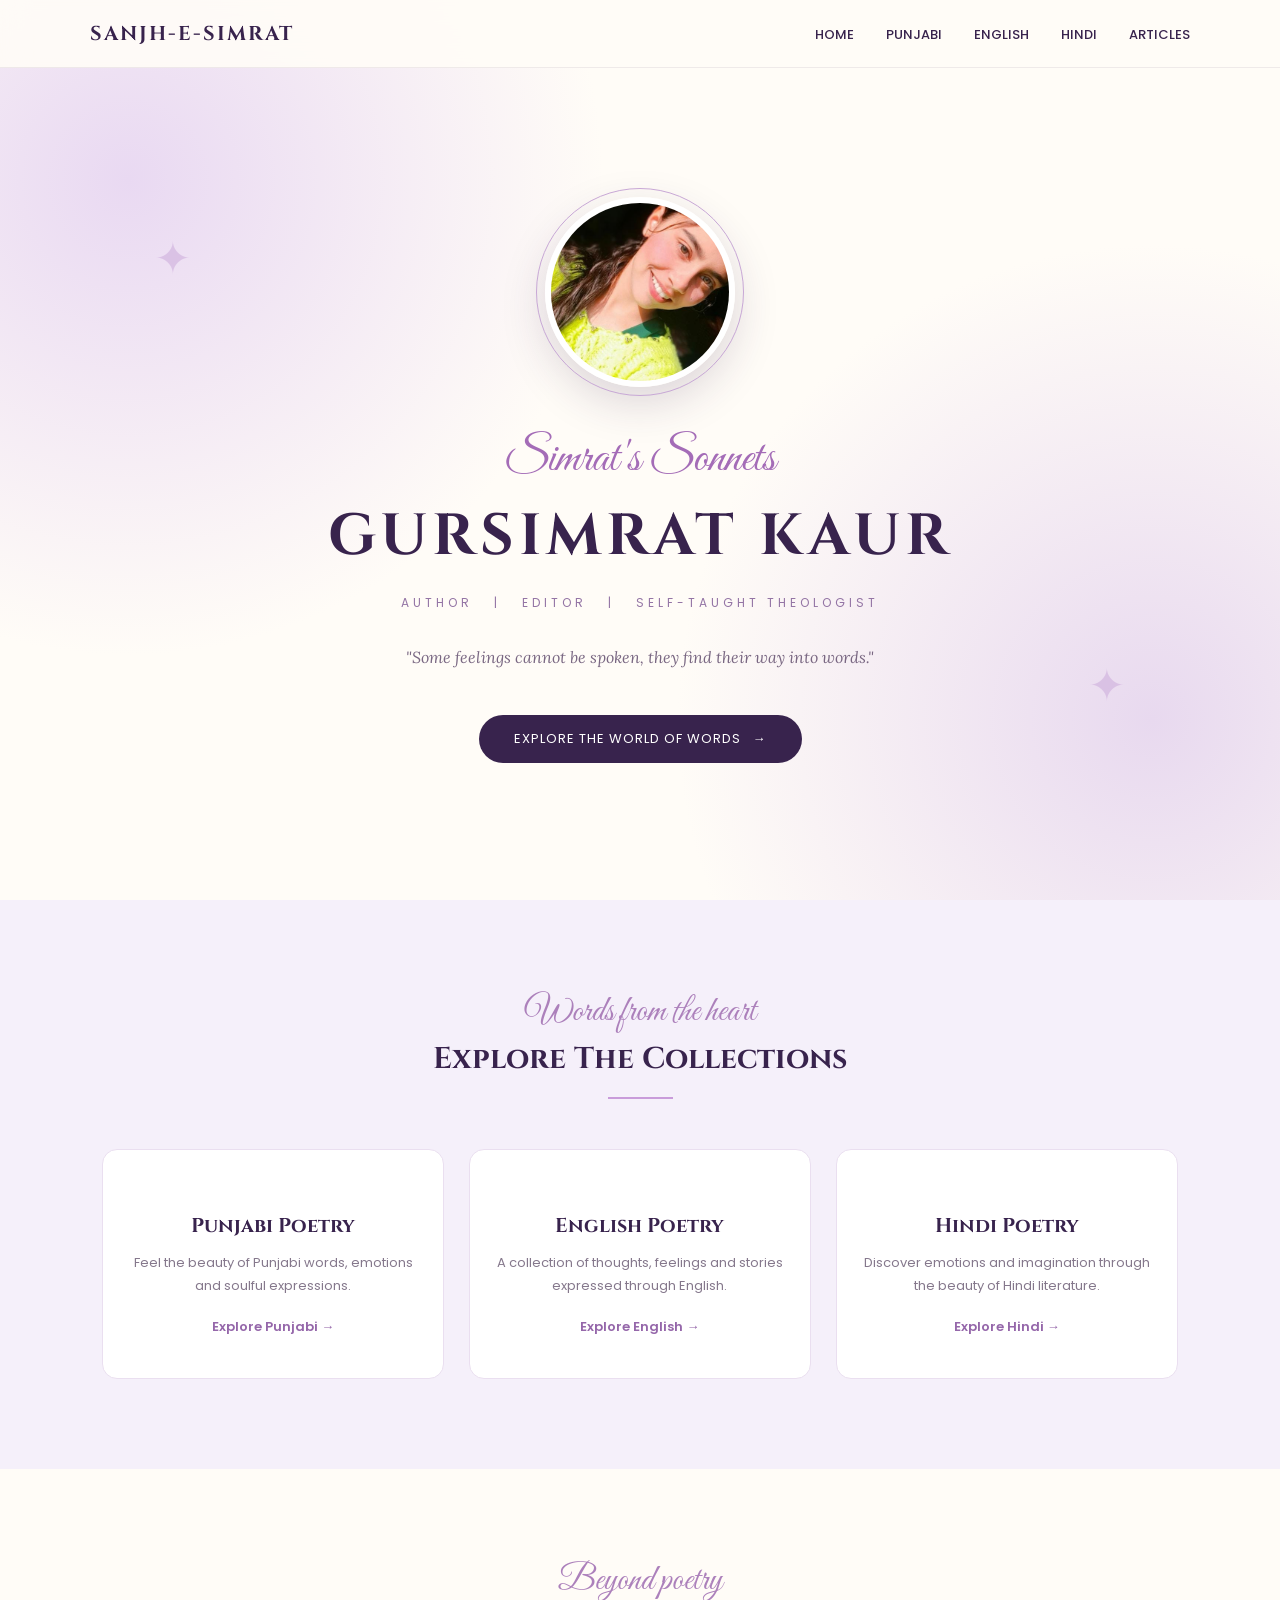
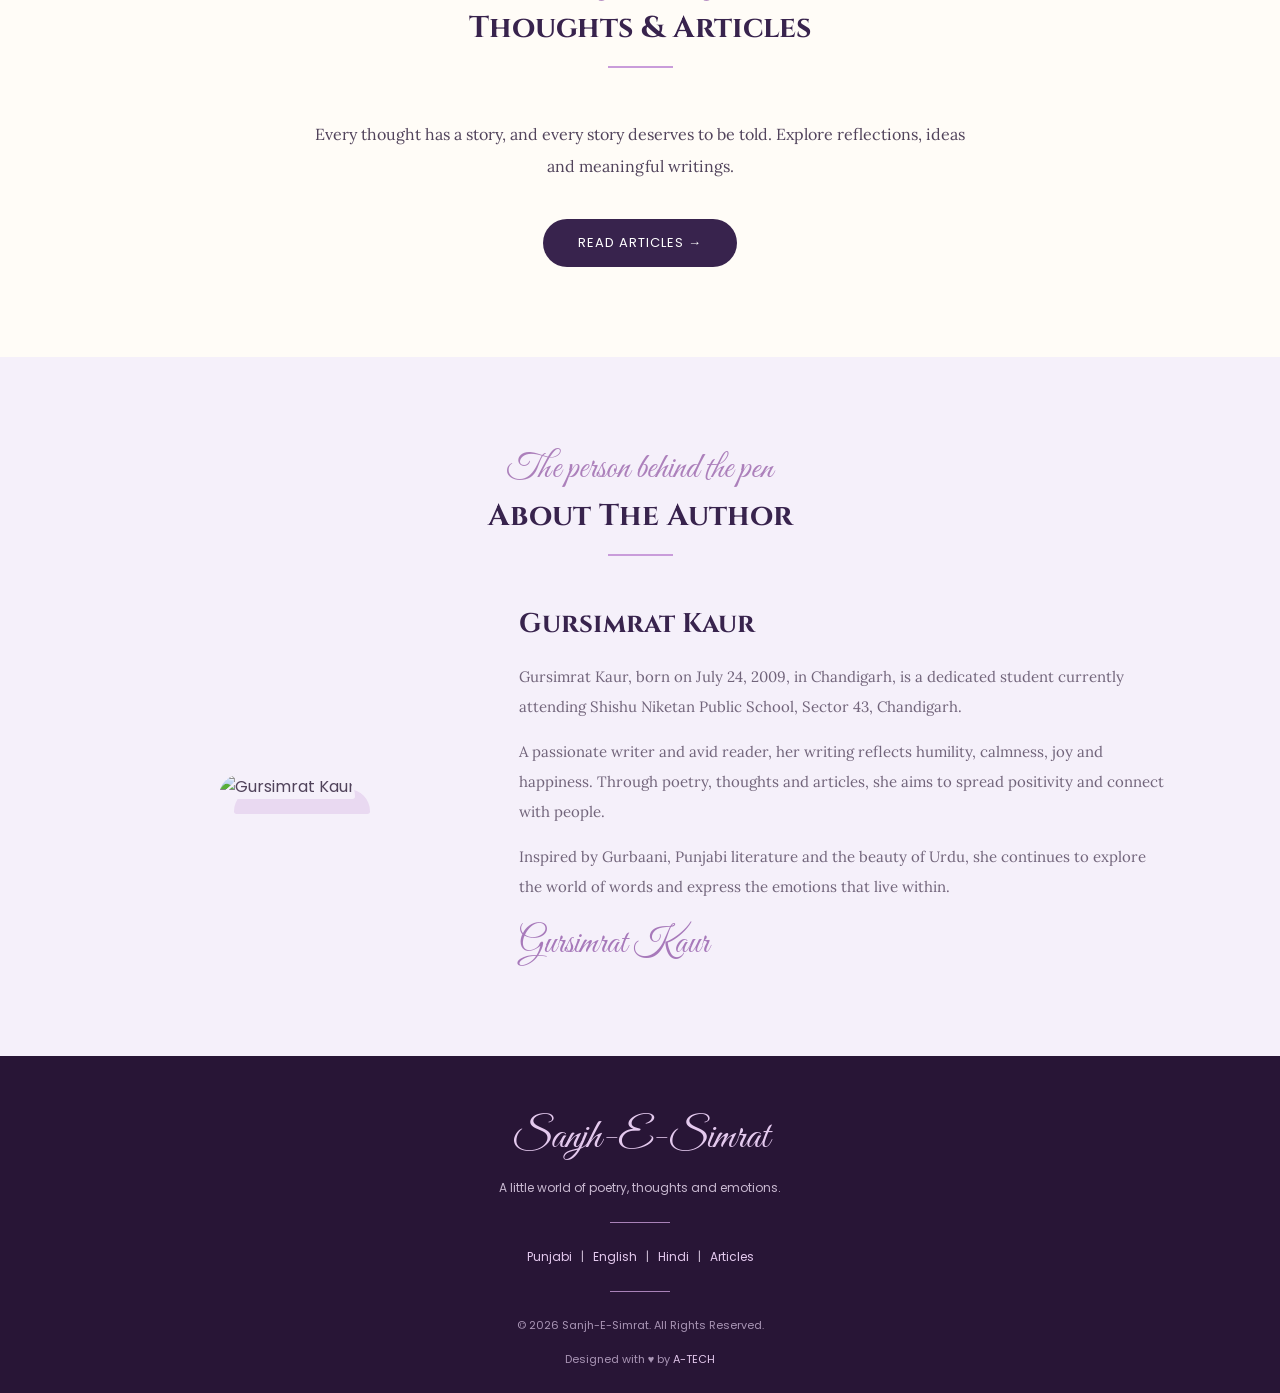
==== index.html @ dc33ad81 "update" ====
<!DOCTYPE html>
<html lang="en">
<head>
  <meta charset="UTF-8">
  <meta name="viewport" content="width=device-width, initial-scale=1.0">

  <title>Sanjh-E-Simrat | Gursimrat Kaur</title>

  <meta name="description" content="Explore the poetry, thoughts and literary creations of Gursimrat Kaur. A world of Punjabi, Hindi and English poetry.">
  <meta name="theme-color" content="#38234d">

  <meta property="og:title" content="Sanjh-E-Simrat | Gursimrat Kaur">
  <meta property="og:description" content="A little world of poetry, thoughts and emotions.">
  <meta property="og:image" content="logo2.jpg">
  <meta property="og:type" content="website">

  <link rel="icon" href="https://i.pinimg.com/originals/25/29/c6/2529c62e987d4b7c11553ea92c3cc66e.png">

  <link rel="preconnect" href="https://fonts.googleapis.com">
  <link rel="preconnect" href="https://fonts.gstatic.com" crossorigin>

  <link href="https://fonts.googleapis.com/css2?family=Cinzel:wght@500;600;700&family=Great+Vibes&family=Lora:ital,wght@0,400;0,500;0,600;1,400&family=Poppins:wght@300;400;500;600&display=swap" rel="stylesheet">

  <link rel="stylesheet" href="assets/vendor/bootstrap-icons/bootstrap-icons.css">

  <style>
    :root {
      --purple: #38234d;
      --deep: #281536;
      --lavender: #e8d9f1;
      --light: #f5f0fa;
      --cream: #fffcf7;
      --text: #51435b;
    }

    * {
      margin: 0;
      padding: 0;
      box-sizing: border-box;
    }

    html {
      scroll-behavior: smooth;
    }

    body {
      background: var(--cream);
      color: var(--text);
      font-family: 'Poppins', sans-serif;
      overflow-x: hidden;
    }

    a {
      text-decoration: none;
    }

    /* NAVBAR */

    .navbar {
      position: fixed;
      top: 0;
      width: 100%;
      z-index: 1000;
      padding: 20px 7%;
      display: flex;
      justify-content: space-between;
      align-items: center;
      background: rgba(255,252,247,.92);
      backdrop-filter: blur(14px);
      border-bottom: 1px solid rgba(56,35,77,.08);
    }

    .brand {
      font-family: 'Cinzel', serif;
      color: var(--purple);
      font-size: 20px;
      font-weight: 700;
      letter-spacing: 2px;
    }

    .nav-links {
      display: flex;
      gap: 32px;
      list-style: none;
    }

    .nav-links a {
      color: var(--purple);
      font-size: 13px;
      font-weight: 500;
      transition: .3s;
    }

    .nav-links a:hover {
      color: #b477c7;
    }

    .menu-toggle {
      display: none;
      font-size: 27px;
      color: var(--purple);
      cursor: pointer;
    }

    /* HERO */

    .hero {
      min-height: 100vh;
      padding: 140px 20px 80px;
      position: relative;
      display: flex;
      align-items: center;
      justify-content: center;
      text-align: center;
      overflow: hidden;
      background:
        radial-gradient(circle at 10% 20%, #e9d9f2 0, transparent 35%),
        radial-gradient(circle at 90% 80%, #e8d9ef 0, transparent 35%),
        var(--cream);
    }

    .hero::before,
    .hero::after {
      content: "✦";
      position: absolute;
      color: #c9a6d9;
      font-size: 45px;
      opacity: .5;
    }

    .hero::before {
      top: 25%;
      left: 12%;
    }

    .hero::after {
      bottom: 20%;
      right: 12%;
    }

    .hero-content {
      max-width: 850px;
      position: relative;
      z-index: 1;
      animation: appear 1.2s ease;
    }

    .hero-img {
      width: 190px;
      height: 190px;
      border-radius: 50%;
      object-fit: cover;
      border: 6px solid white;
      box-shadow: 0 15px 45px rgba(56,35,77,.18);
      outline: 1px solid #c8a8d6;
      outline-offset: 8px;
    }

    .hero-subtitle {
      margin-top: 35px;
      font-family: 'Great Vibes', cursive;
      font-size: 48px;
      color: #a46cb7;
    }

    .hero h1 {
      font-family: 'Cinzel', serif;
      color: var(--purple);
      font-size: clamp(30px, 5vw, 58px);
      letter-spacing: 5px;
      margin: 8px 0;
    }

    .hero-tagline {
      color: #9475a5;
      letter-spacing: 4px;
      font-size: 12px;
      text-transform: uppercase;
      margin-top: 18px;
    }

    .hero-quote {
      font-family: 'Lora', serif;
      font-style: italic;
      color: #796782;
      font-size: 16px;
      margin: 30px auto;
      max-width: 550px;
      line-height: 1.9;
    }

    .explore-btn {
      display: inline-block;
      background: var(--purple);
      color: white;
      padding: 14px 35px;
      border-radius: 40px;
      margin-top: 12px;
      font-size: 13px;
      letter-spacing: 1px;
      transition: .3s;
    }

    .explore-btn:hover {
      background: #805b94;
      color: white;
      transform: translateY(-4px);
      box-shadow: 0 10px 25px #38234d30;
    }

    /* COMMON SECTIONS */

    section {
      padding: 90px 8%;
    }

    .section-heading {
      text-align: center;
      margin-bottom: 50px;
    }

    .section-heading span {
      color: #ac80bb;
      font-family: 'Great Vibes', cursive;
      font-size: 35px;
    }

    .section-heading h2 {
      font-family: 'Cinzel', serif;
      color: var(--purple);
      font-size: 30px;
      margin-top: 5px;
    }

    .heading-line {
      width: 65px;
      height: 2px;
      background: #c99cda;
      margin: 18px auto;
    }

    /* POETRY */

    .poetry-section {
      background: var(--light);
    }

    .poetry-grid {
      display: grid;
      grid-template-columns: repeat(3, 1fr);
      gap: 25px;
      max-width: 1100px;
      margin: auto;
    }

    .poetry-card {
      background: white;
      padding: 40px 25px;
      border-radius: 15px;
      text-align: center;
      border: 1px solid #eadff0;
      transition: .35s;
    }

    .poetry-card:hover {
      transform: translateY(-10px);
      box-shadow: 0 15px 40px #38234d18;
    }

    .poetry-card i {
      font-size: 35px;
      color: #a779ba;
    }

    .poetry-card h3 {
      font-family: 'Cinzel', serif;
      color: var(--purple);
      font-size: 20px;
      margin: 22px 0 12px;
    }

    .poetry-card p {
      font-size: 13px;
      line-height: 1.8;
      color: #85788c;
      min-height: 48px;
    }

    .read-link {
      display: inline-block;
      margin-top: 18px;
      color: #9567aa;
      font-size: 13px;
      font-weight: 600;
    }

    .read-link:hover {
      color: var(--purple);
    }

    /* ABOUT */

    .about-container {
      display: grid;
      grid-template-columns: .8fr 1.5fr;
      align-items: center;
      gap: 60px;
      max-width: 1050px;
      margin: auto;
    }

    .about-image {
      text-align: center;
    }

    .about-image img {
      width: 100%;
      max-width: 280px;
      border-radius: 160px 160px 20px 20px;
      object-fit: cover;
      box-shadow: 15px 15px 0 #e9d9f1;
    }

    .about-text h3 {
      font-family: 'Cinzel', serif;
      color: var(--purple);
      font-size: 27px;
      margin-bottom: 20px;
    }

    .about-text p {
      font-family: 'Lora', serif;
      line-height: 2;
      font-size: 15px;
      color: #71647a;
      margin-bottom: 15px;
    }

    .author-signature {
      font-family: 'Great Vibes', cursive;
      color: #a779ba;
      font-size: 35px;
      margin-top: 20px;
    }

    /* FOOTER */

    footer {
      background: var(--deep);
      color: white;
      text-align: center;
      padding: 55px 20px 25px;
    }

    footer h2 {
      font-family: 'Great Vibes', cursive;
      font-size: 42px;
      font-weight: 400;
      color: #e4c9ee;
    }

    footer p {
      font-size: 12px;
      color: #c8b8d0;
      margin: 15px 0;
    }

    footer a {
      color: #e4c9ee;
    }

    .footer-line {
      width: 60px;
      height: 1px;
      background: #a982b8;
      margin: 25px auto;
    }

    .copyright {
      font-size: 11px;
      color: #a995b5;
    }

    /* ANIMATIONS */

    @keyframes appear {
      from {
        opacity: 0;
        transform: translateY(25px);
      }
      to {
        opacity: 1;
        transform: translateY(0);
      }
    }

    .reveal {
      opacity: 0;
      transform: translateY(30px);
      transition: .8s ease;
    }

    .reveal.show {
      opacity: 1;
      transform: translateY(0);
    }

    /* MOBILE */

    @media(max-width: 768px) {
      .navbar {
        padding: 17px 6%;
      }

      .menu-toggle {
        display: block;
      }

      .nav-links {
        display: none;
        position: absolute;
        top: 70px;
        left: 0;
        width: 100%;
        background: var(--cream);
        flex-direction: column;
        text-align: center;
        padding: 25px;
        gap: 25px;
        box-shadow: 0 10px 20px #38234d15;
      }

      .nav-links.active {
        display: flex;
      }

      .hero-img {
        width: 155px;
        height: 155px;
      }

      .hero-subtitle {
        font-size: 40px;
      }

      .hero-tagline {
        letter-spacing: 2px;
        font-size: 10px;
      }

      section {
        padding: 70px 7%;
      }

      .poetry-grid {
        grid-template-columns: 1fr;
      }

      .about-container {
        grid-template-columns: 1fr;
        gap: 40px;
      }

      .about-text {
        text-align: center;
      }
    }
  </style>
</head>

<body>

  <!-- NAVIGATION -->

  <nav class="navbar">
    <a href="index.html" class="brand">SANJH-E-SIMRAT</a>

    <i class="bi bi-list menu-toggle" id="menuToggle"></i>

    <ul class="nav-links" id="navLinks">
      <li><a href="index.html">HOME</a></li>
      <li><a href="poetics.html">PUNJABI</a></li>
      <li><a href="poetics-eng.html">ENGLISH</a></li>
      <li><a href="poetics-hin.html">HINDI</a></li>
      <li><a href="article.html">ARTICLES</a></li>
    </ul>
  </nav>

  <!-- HERO -->

  <section class="hero" id="home">
    <div class="hero-content">

      <img src="logo2.jpg" alt="Sanjh-E-Simrat author emblem" class="hero-img">

      <div class="hero-subtitle">Simrat's Sonnets</div>

      <h1>GURSIMRAT KAUR</h1>

      <div class="hero-tagline">
        AUTHOR &nbsp; | &nbsp; EDITOR &nbsp; | &nbsp; SELF-TAUGHT THEOLOGIST
      </div>

      <p class="hero-quote">
        "Some feelings cannot be spoken,
        they find their way into words."
      </p>

      <a href="#poetry" class="explore-btn">
        EXPLORE THE WORLD OF WORDS &nbsp; →
      </a>

    </div>
  </section>

  <!-- POETRY COLLECTION -->

  <section class="poetry-section" id="poetry">

    <div class="section-heading reveal">
      <span>Words from the heart</span>
      <h2>Explore The Collections</h2>
      <div class="heading-line"></div>
    </div>

    <div class="poetry-grid">

      <div class="poetry-card reveal">
        <i class="bi bi-feather"></i>
        <h3>Punjabi Poetry</h3>
        <p>Feel the beauty of Punjabi words, emotions and soulful expressions.</p>
        <a href="poetics.html" class="read-link">Explore Punjabi →</a>
      </div>

      <div class="poetry-card reveal">
        <i class="bi bi-book-half"></i>
        <h3>English Poetry</h3>
        <p>A collection of thoughts, feelings and stories expressed through English.</p>
        <a href="poetics-eng.html" class="read-link">Explore English →</a>
      </div>

      <div class="poetry-card reveal">
        <i class="bi bi-journal-richtext"></i>
        <h3>Hindi Poetry</h3>
        <p>Discover emotions and imagination through the beauty of Hindi literature.</p>
        <a href="poetics-hin.html" class="read-link">Explore Hindi →</a>
      </div>

    </div>
  </section>

  <!-- ARTICLES -->

  <section class="reveal" style="text-align:center;">
    <div class="section-heading">
      <span>Beyond poetry</span>
      <h2>Thoughts & Articles</h2>
      <div class="heading-line"></div>
    </div>

    <p style="max-width:650px; margin:0 auto 25px; line-height:2; font-family:'Lora',serif;">
      Every thought has a story, and every story deserves to be told.
      Explore reflections, ideas and meaningful writings.
    </p>

    <a href="article.html" class="explore-btn">READ ARTICLES →</a>
  </section>

  <!-- ABOUT AUTHOR -->

  <section style="background:#f5f0fa;" id="about">

    <div class="section-heading reveal">
      <span>The person behind the pen</span>
      <h2>About The Author</h2>
      <div class="heading-line"></div>
    </div>

    <div class="about-container reveal">

      <div class="about-image">
        <img src="pro.jpg" alt="Gursimrat Kaur">
      </div>

      <div class="about-text">
        <h3>Gursimrat Kaur</h3>

        <p>
          Gursimrat Kaur, born on July 24, 2009, in Chandigarh,
          is a dedicated student currently attending Shishu Niketan
          Public School, Sector 43, Chandigarh.
        </p>

        <p>
          A passionate writer and avid reader, her writing reflects
          humility, calmness, joy and happiness. Through poetry,
          thoughts and articles, she aims to spread positivity
          and connect with people.
        </p>

        <p>
          Inspired by Gurbaani, Punjabi literature and the beauty
          of Urdu, she continues to explore the world of words
          and express the emotions that live within.
        </p>

        <div class="author-signature">Gursimrat Kaur</div>
      </div>

    </div>
  </section>

  <!-- FOOTER -->

  <footer>
    <h2>Sanjh-E-Simrat</h2>

    <p>A little world of poetry, thoughts and emotions.</p>

    <div class="footer-line"></div>

    <p>
      <a href="poetics.html">Punjabi</a> &nbsp; | &nbsp;
      <a href="poetics-eng.html">English</a> &nbsp; | &nbsp;
      <a href="poetics-hin.html">Hindi</a> &nbsp; | &nbsp;
      <a href="article.html">Articles</a>
    </p>

    <div class="footer-line"></div>

    <div class="copyright">
      © 2026 Sanjh-E-Simrat. All Rights Reserved.
      <br><br>
      Designed with ♥ by
      <a href="https://atech.amandeepsinghmajithia.space" target="_blank">A-TECH</a>
    </div>
  </footer>

  <script>
    // Mobile navigation
    const menuToggle = document.getElementById('menuToggle');
    const navLinks = document.getElementById('navLinks');

    menuToggle.addEventListener('click', () => {
      navLinks.classList.toggle('active');

      menuToggle.classList.toggle('bi-list');
      menuToggle.classList.toggle('bi-x-lg');
    });

    // Close menu after clicking a link
    document.querySelectorAll('.nav-links a').forEach(link => {
      link.addEventListener('click', () => {
        navLinks.classList.remove('active');
        menuToggle.classList.add('bi-list');
        menuToggle.classList.remove('bi-x-lg');
      });
    });

    // Scroll reveal animation
    const observer = new IntersectionObserver(entries => {
      entries.forEach(entry => {
        if (entry.isIntersecting) {
          entry.target.classList.add('show');
          observer.unobserve(entry.target);
        }
      });
    }, { threshold: 0.12 });

    document.querySelectorAll('.reveal').forEach(element => {
      observer.observe(element);
    });
  </script>

</body>
</html>
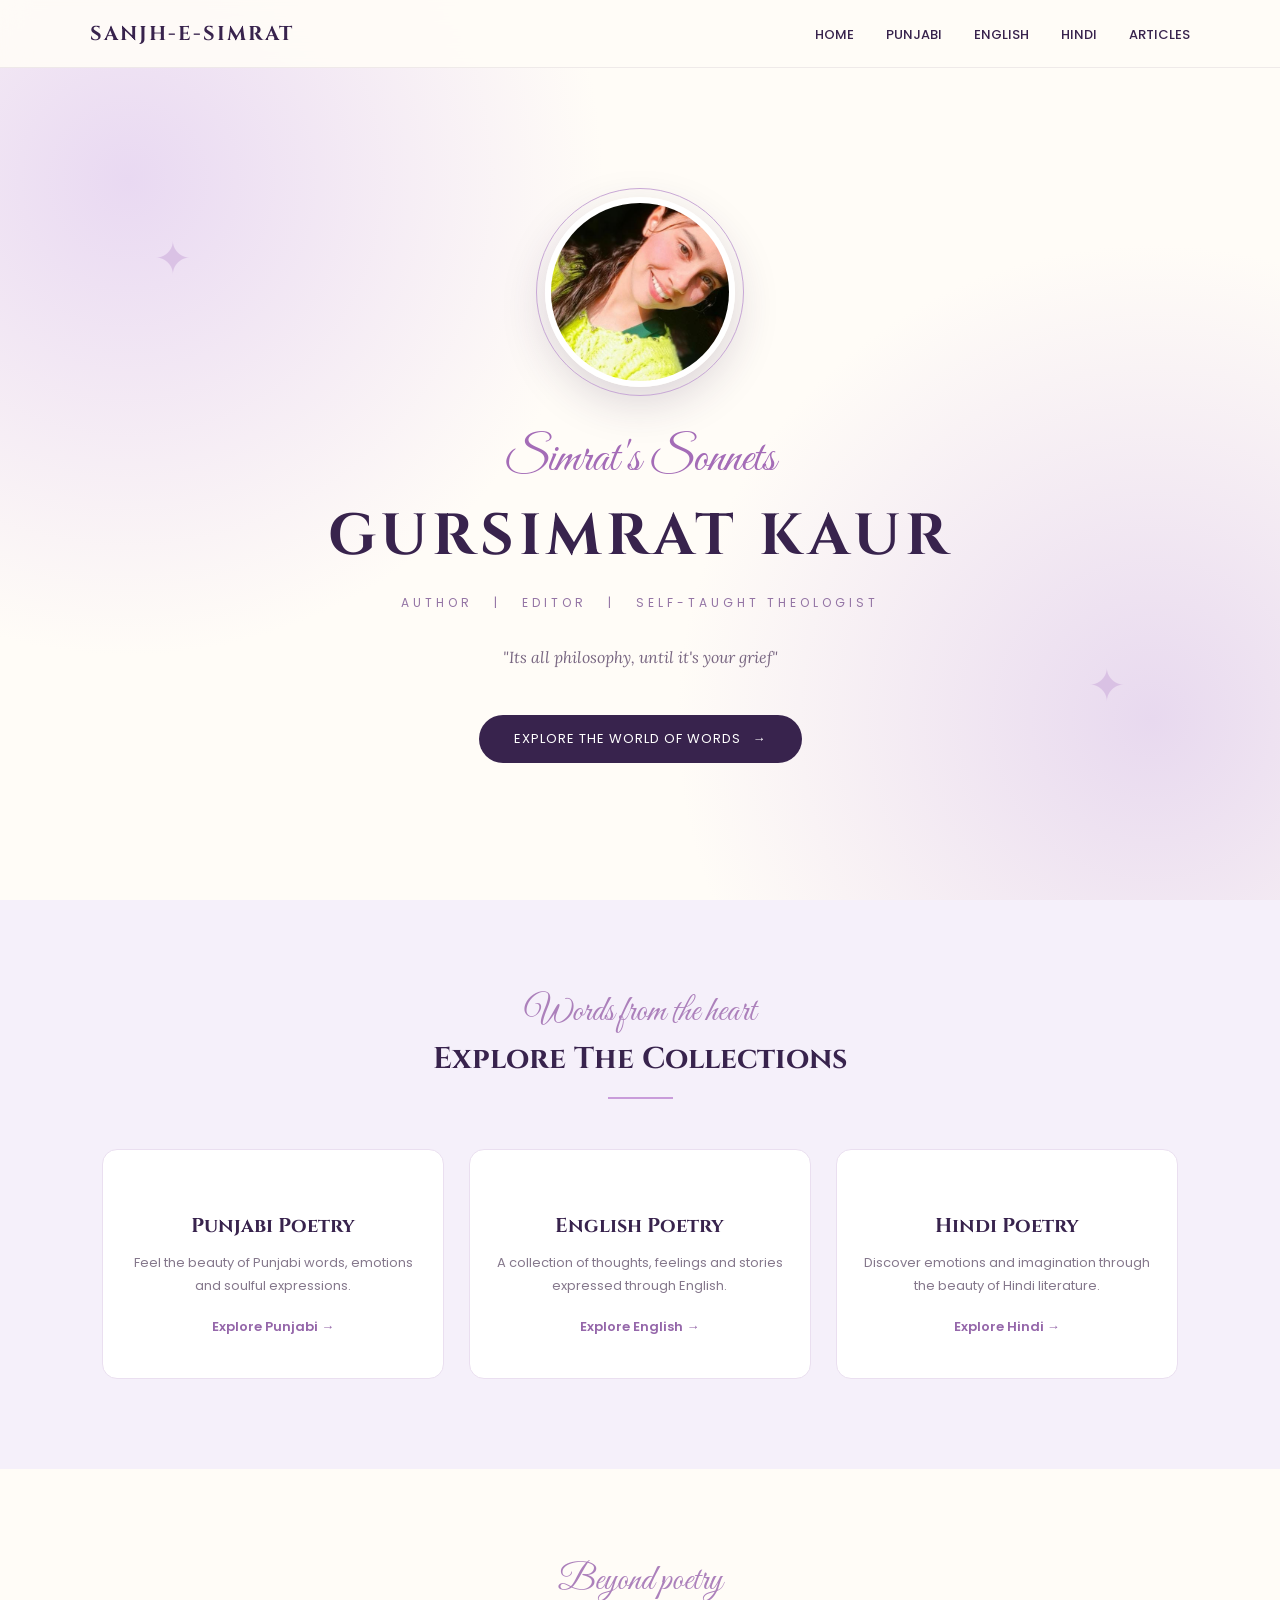
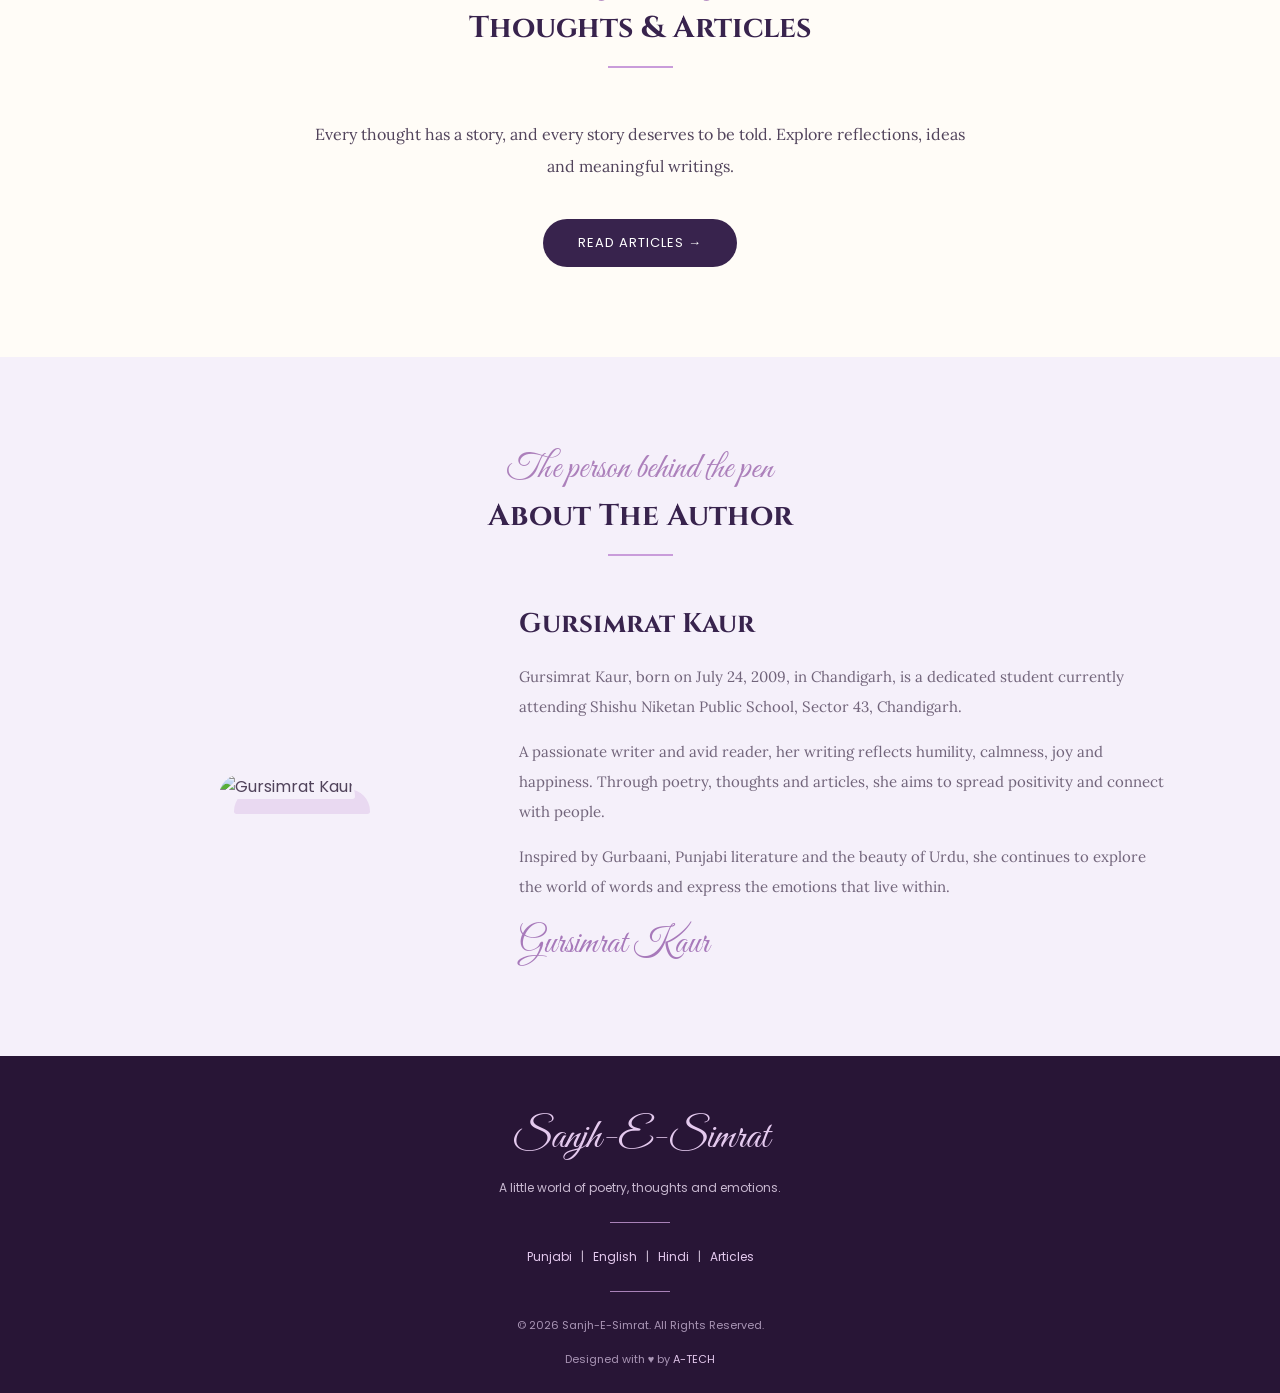
==== commit 31104ff1: "updating" ====
--- a/index.html
+++ b/index.html
@@ -503,8 +503,7 @@
       </div>
 
       <p class="hero-quote">
-        "Some feelings cannot be spoken,
-        they find their way into words."
+       "Its all philosophy, until it's your grief"
       </p>
 
       <a href="#poetry" class="explore-btn">
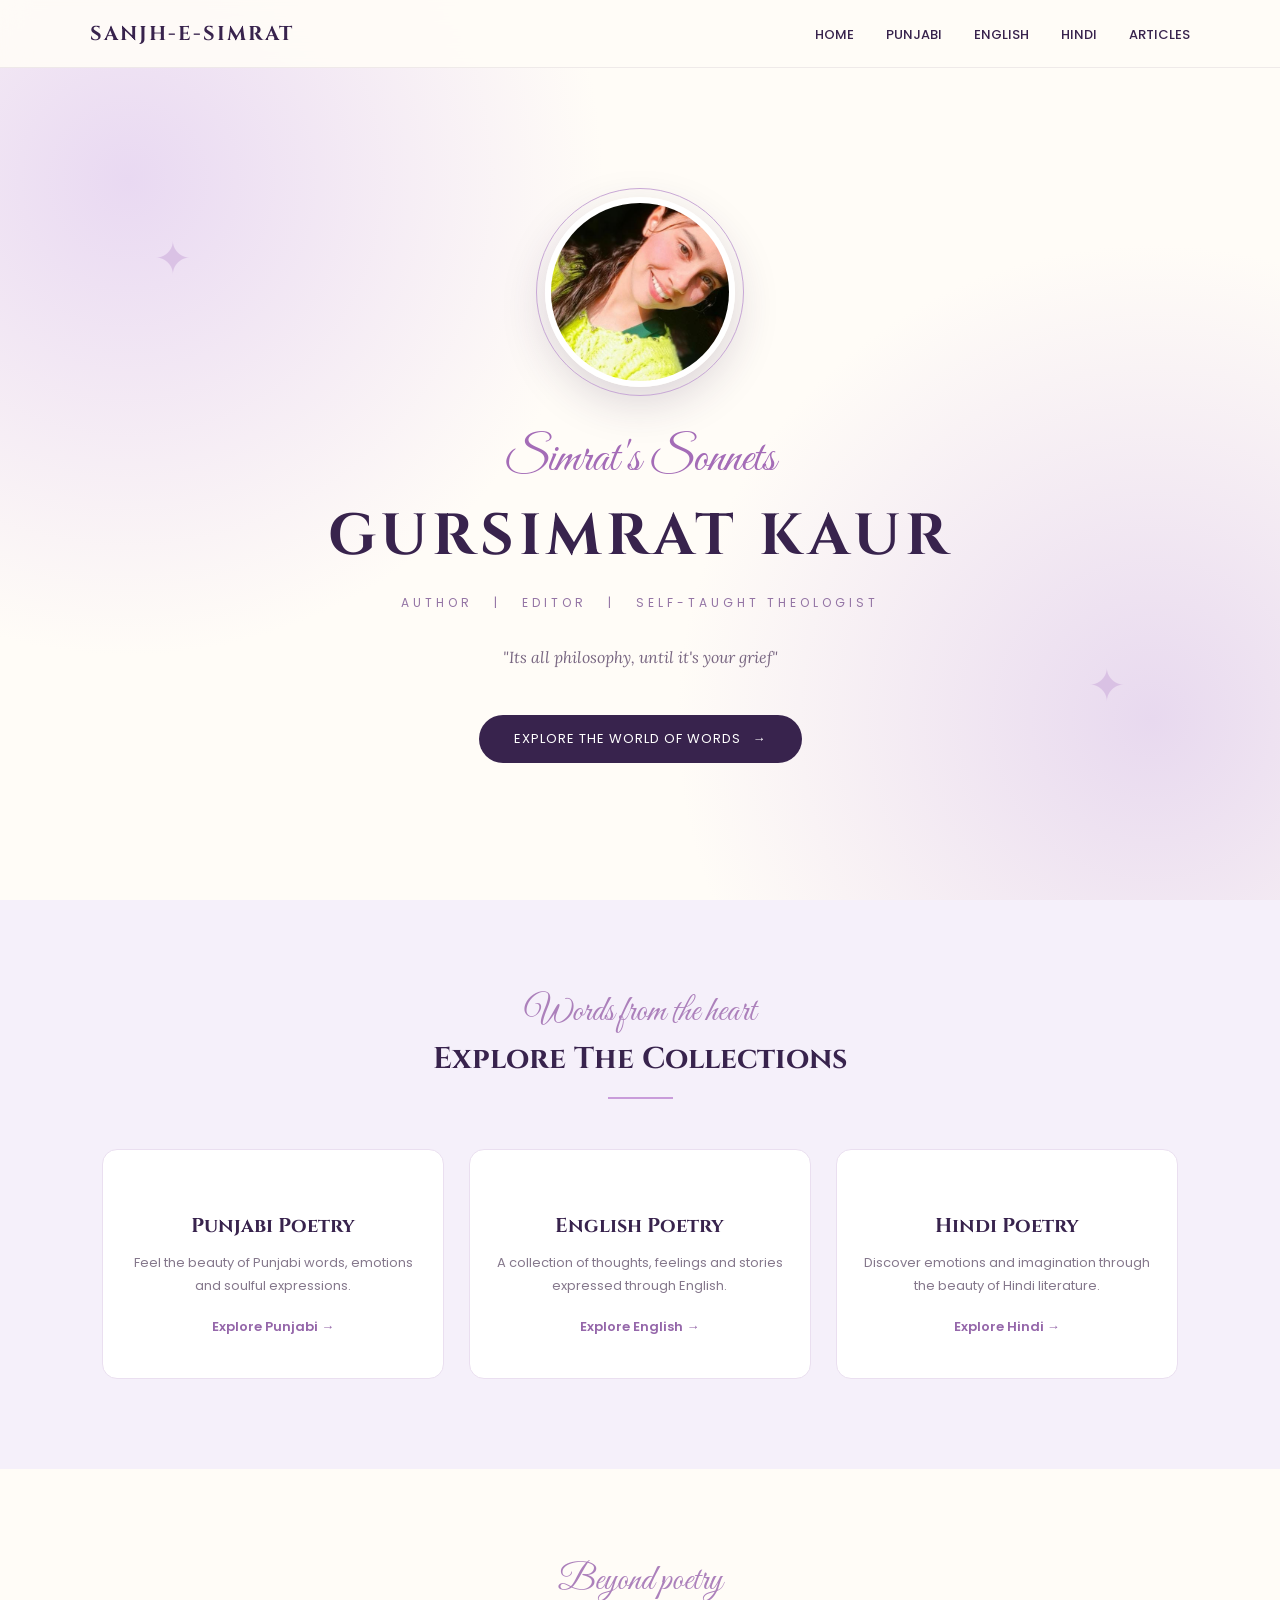
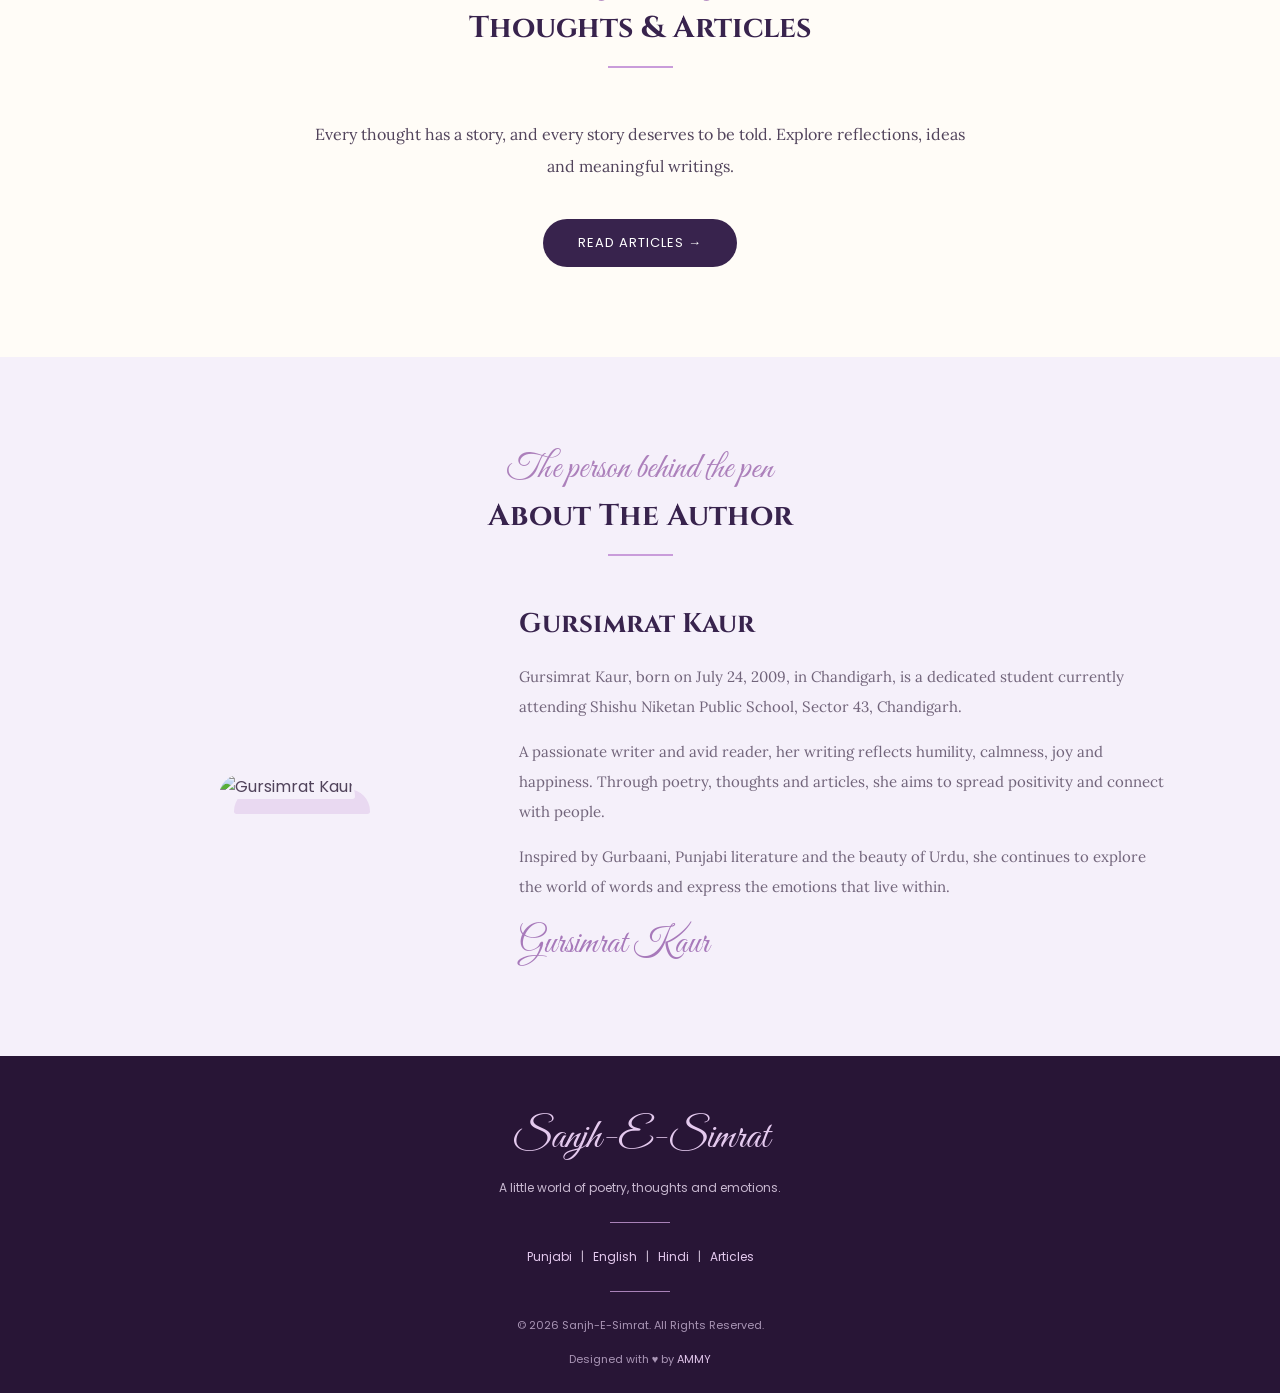
==== commit e9ac2388: "FOOTER" ====
--- a/index.html
+++ b/index.html
@@ -632,7 +632,7 @@
       © 2026 Sanjh-E-Simrat. All Rights Reserved.
       <br><br>
       Designed with ♥ by
-      <a href="https://atech.amandeepsinghmajithia.space" target="_blank">A-TECH</a>
+      <a href="https://amandeepmajithia.netlify.app/" target="_blank">AMMY</a>
     </div>
   </footer>
 
